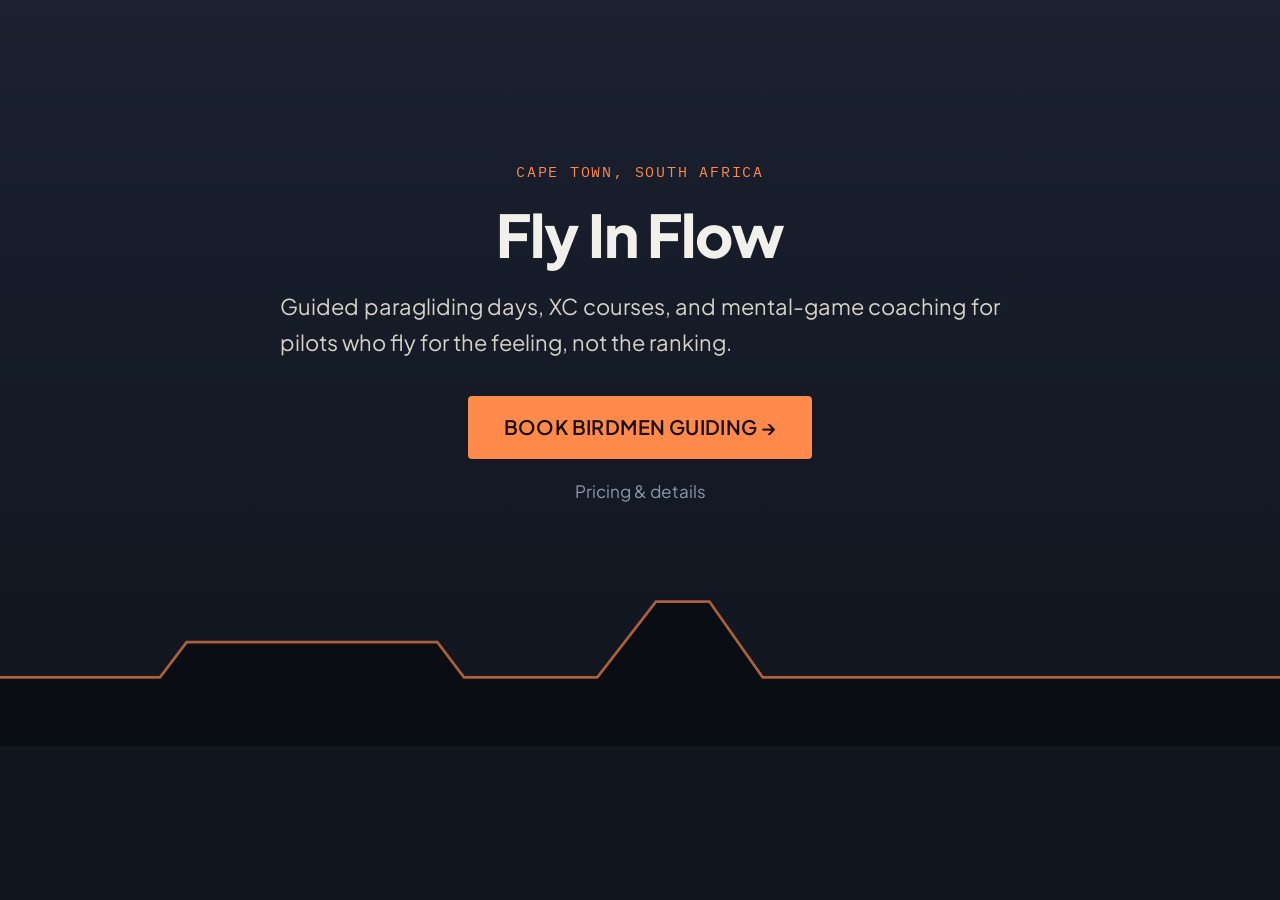
==== index.html @ 66045561 "Drop Zodiak, use Plus Jakarta Sans bold/extrabold for headings" ====
<!doctype html>
<html lang="en">
<head>
<meta charset="utf-8" />
<meta name="viewport" content="width=device-width, initial-scale=1" />
<title>Fly In Flow</title>
<meta name="description" content="Fly In Flow — guided paragliding and XC coaching for pilots who fly for the feeling, not the ranking." />
<link rel="preconnect" href="https://fonts.googleapis.com">
<link rel="preconnect" href="https://fonts.gstatic.com" crossorigin>
<link href="https://fonts.googleapis.com/css2?family=Plus+Jakarta+Sans:wght@400;500;600;700;800&family=IBM+Plex+Mono:wght@400;500&display=swap" rel="stylesheet">
<link rel="stylesheet" href="/styles.css" />
</head>
<body>
  <section class="hero" style="border-top:none; padding-bottom:0;">
    <div class="wrap" style="text-align:center; padding-top:88px;">
      <p class="eyebrow">Cape Town, South Africa</p>
      <h1>Fly In Flow</h1>
      <p class="lede" style="margin:0 auto 36px;">Guided paragliding days, XC courses, and mental-game coaching for pilots who fly for the feeling, not the ranking.</p>
      <a class="cta" href="/birdmen-guiding">Book Birdmen Guiding →</a>
      <p class="links-row"><a href="/birdmen-day-trips">Pricing &amp; details</a></p>
    </div>
    <svg class="ridge" viewBox="0 0 1200 160" preserveAspectRatio="none" aria-hidden="true">
      <path class="ridge-fill" d="M0,160 L0,95 L150,95 L175,62 L410,62 L435,95 L560,95 L615,24 L665,24 L715,95 L1200,95 L1200,160 Z" />
      <path class="ridge-line" d="M0,95 L150,95 L175,62 L410,62 L435,95 L560,95 L615,24 L665,24 L715,95 L1200,95" />
    </svg>
  </section>
</body>
</html>
---- styles.css ----
:root {
  color-scheme: dark;
  --bg: #10151f;
  --bg-raised: #171d2a;
  --line: #262d3b;
  --sunset: #ff8a4c;
  --sunset-dim: #c96a39;
  --sky: #4fb6e8;
  --text: #f2f0ea;
  --text-dim: #8d96a6;
  --font-display: 'Plus Jakarta Sans', sans-serif;
  --font-body: 'Plus Jakarta Sans', sans-serif;
  --font-mono: 'IBM Plex Mono', monospace;
}

* { box-sizing: border-box; }

html { font-size: 19px; }

html, body {
  margin: 0;
  background: var(--bg);
  color: var(--text);
  font-family: var(--font-body);
  line-height: 1.65;
  -webkit-font-smoothing: antialiased;
}

a { color: var(--sky); }
a:focus-visible, button:focus-visible, .cta:focus-visible { outline: 2px solid var(--sunset); outline-offset: 3px; }

.wrap { max-width: 760px; margin: 0 auto; padding: 0 20px; }

/* ridge-line signature motif */
.ridge {
  display: block;
  width: 100%;
  height: auto;
}
.ridge .ridge-fill { fill: #0a0d13; }
.ridge .ridge-line { fill: none; stroke: var(--sunset); stroke-width: 2.5; opacity: 0.65; }

.hero {
  position: relative;
  padding: 72px 0 0;
  background: linear-gradient(180deg, #1c2030 0%, #151a26 55%, var(--bg) 100%);
  overflow: hidden;
}
.hero-photo {
  background-size: cover;
  background-position: center 35%;
  background-blend-mode: normal;
  padding: 120px 0 0;
}
.hero-photo::before {
  content: '';
  position: absolute;
  inset: 0;
  background: linear-gradient(180deg, rgba(10,13,19,0.55) 0%, rgba(10,13,19,0.72) 55%, var(--bg) 100%);
  z-index: 0;
}
.hero-photo .wrap { position: relative; z-index: 1; }
.hero .wrap { position: relative; z-index: 1; padding-bottom: 56px; }
.logo {
  height: 46px;
  width: auto;
  margin-bottom: 22px;
}
.eyebrow {
  font-family: var(--font-mono);
  font-size: 0.78rem;
  letter-spacing: 0.12em;
  text-transform: uppercase;
  color: var(--sunset);
  margin: 0 0 18px;
}
h1, .h1 {
  font-family: var(--font-display);
  font-weight: 800;
  font-size: clamp(2rem, 5vw, 3.1rem);
  line-height: 1.12;
  letter-spacing: -0.02em;
  margin: 0 0 20px;
  color: var(--text);
}
.hero p.lede {
  font-size: 1.15rem;
  color: #d7d2c8;
  max-width: 46ch;
  margin: 0;
  text-align: justify;
}

h2, .h2 {
  font-family: var(--font-display);
  font-weight: 700;
  font-size: 1.5rem;
  letter-spacing: 0.01em;
  text-transform: uppercase;
  color: var(--text);
  margin: 0 0 16px;
}

section { padding: 56px 0; border-top: 1px solid var(--line); }
section.no-border { border-top: none; }
.bg-a { background: var(--bg); }
.bg-b { background: var(--bg-raised); }

p { color: #cfd3da; margin: 0 0 14px; }
.lede { color: #d7d2c8; }

ul.plain { list-style: none; padding: 0; margin: 0 0 14px; }
ul.plain li { color: #cfd3da; padding: 4px 0; }

.sites-grid {
  display: grid;
  grid-template-columns: repeat(2, 1fr);
  gap: 4px 20px;
  list-style: none;
  padding: 0;
  margin: 0;
}
.sites-grid li {
  font-family: var(--font-mono);
  font-size: 0.92rem;
  color: var(--text);
  padding: 6px 0;
  border-bottom: 1px dashed var(--line);
}

.two-col {
  display: grid;
  grid-template-columns: 1fr 1fr;
  gap: 32px;
}
@media (max-width: 560px) {
  .two-col { grid-template-columns: 1fr; gap: 28px; }
  .sites-grid { grid-template-columns: 1fr; }
}
.two-col h3 {
  font-family: var(--font-mono);
  font-size: 0.78rem;
  letter-spacing: 0.1em;
  text-transform: uppercase;
  color: var(--text-dim);
  margin: 0 0 10px;
}
.two-col ul { list-style: none; padding: 0; margin: 0; text-align: center; }
.two-col li { color: #cfd3da; padding: 6px 0; }
.two-col .included li::before { content: '+  '; color: var(--sunset); }
.two-col .excluded li::before { content: '\2013  '; color: var(--text-dim); }
.two-col .polaroid { margin: 20px auto 0; }

table.rates {
  width: 100%;
  border-collapse: collapse;
  margin: 8px 0 16px;
  font-family: var(--font-mono);
}
table.rates th, table.rates td {
  text-align: left;
  padding: 14px 0;
  border-bottom: 1px solid var(--line);
}
table.rates th {
  color: var(--text-dim);
  font-weight: 500;
  font-size: 0.75rem;
  letter-spacing: 0.08em;
  text-transform: uppercase;
}
table.rates td:first-child { color: var(--text); font-family: var(--font-body); }
table.rates td.rate { color: var(--sunset); font-size: 1.3rem; font-weight: 500; text-align: right; }
.note { color: var(--text-dim); font-size: 0.9rem; }

.cta-band { text-align: center; padding: 64px 0 80px; }
a.cta {
  display: inline-block;
  background: var(--sunset);
  color: #1a0f08;
  text-decoration: none;
  padding: 15px 36px;
  border-radius: 4px;
  font-family: var(--font-display);
  font-weight: 600;
  font-size: 1.05rem;
  letter-spacing: 0.02em;
  text-transform: uppercase;
  transition: background 0.15s ease;
}
a.cta:hover { background: #ffa06c; }
a.cta.secondary {
  background: transparent;
  color: var(--text);
  border: 1px solid var(--line);
}
a.cta.secondary:hover { border-color: var(--sunset); }

.links-row { margin-top: 18px; font-size: 0.9rem; }
.links-row a { color: var(--text-dim); text-decoration: none; }
.links-row a:hover { color: var(--sunset); }

/* polaroid scatter */
.polaroid-row {
  display: flex;
  justify-content: center;
  gap: 28px;
  flex-wrap: wrap;
  padding: 8px 0 40px;
}
.polaroid {
  background: #f2f0ea;
  padding: 10px 10px 32px;
  box-shadow: 0 10px 24px rgba(0,0,0,0.35);
  width: 200px;
}
.polaroid img { display: block; width: 100%; height: 150px; object-fit: cover; }
.polaroid:nth-child(1) { transform: rotate(-4deg); }
.polaroid:nth-child(2) { transform: rotate(3deg); margin-top: 18px; }
.polaroid:nth-child(3) { transform: rotate(-2deg); }
.polaroid:nth-child(4) { transform: rotate(4deg); margin-top: 10px; }
@media (max-width: 560px) {
  .polaroid { width: 42%; }
  .polaroid img { height: 110px; }
}

/* guide cards */
.guides {
  display: grid;
  grid-template-columns: 1fr 1fr;
  gap: 40px;
}
@media (max-width: 560px) { .guides { grid-template-columns: 1fr; } }
.guide-card img {
  width: 140px;
  height: 140px;
  border-radius: 50%;
  object-fit: cover;
  object-position: top center;
  border: 2px solid var(--sunset);
  margin-bottom: 16px;
}
.guide-card h3 {
  font-family: var(--font-display);
  font-weight: 700;
  color: #fff;
  font-size: 1.15rem;
  text-transform: none;
  letter-spacing: 0;
  margin: 0 0 2px;
}
.guide-card .role {
  font-family: var(--font-mono);
  color: var(--sunset);
  font-size: 0.8rem;
  letter-spacing: 0.04em;
  margin: 0 0 12px;
}

@media (prefers-reduced-motion: reduce) {
  * { transition: none !important; animation: none !important; }
}
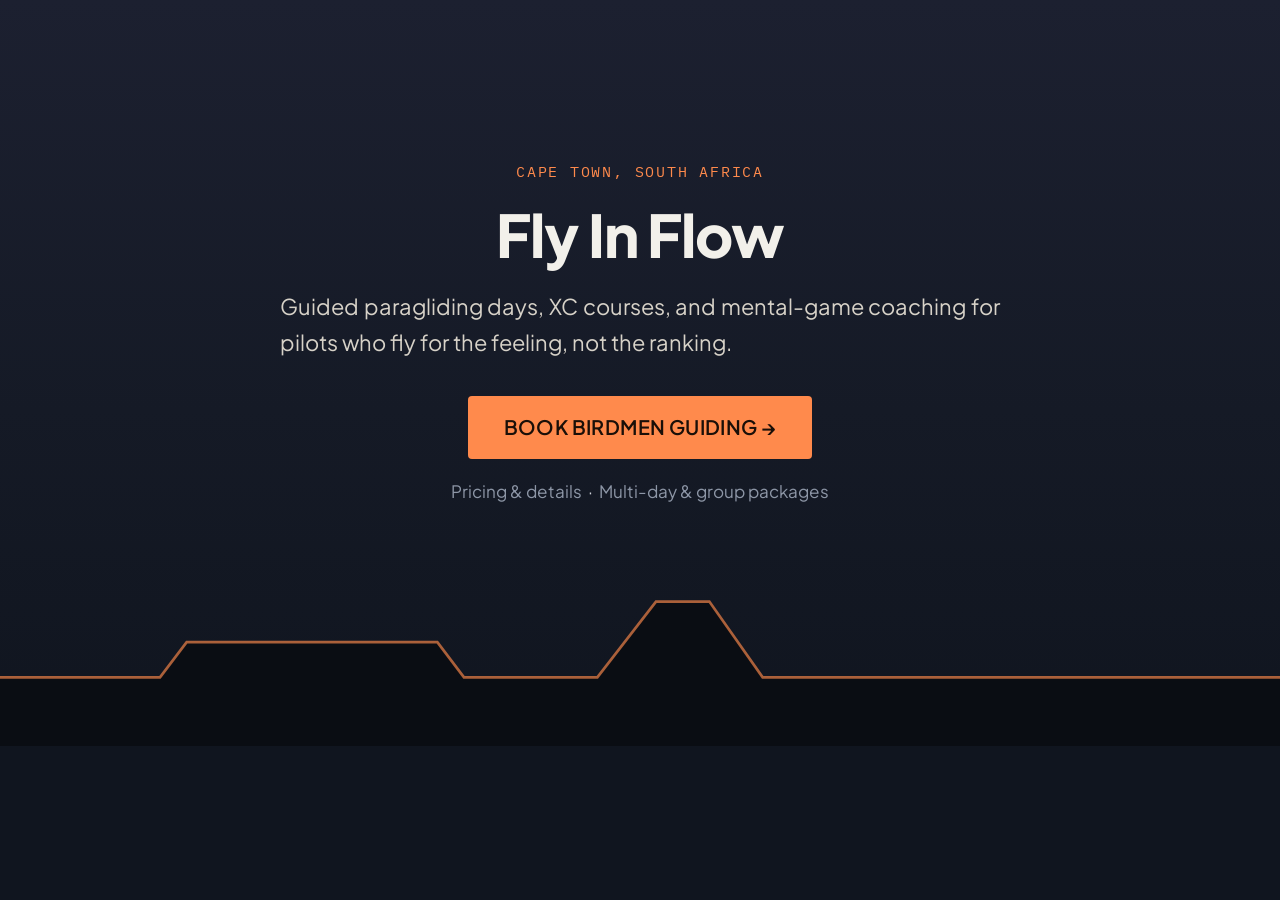
==== commit d3e8b1ba: "Add multi-day package request page with Cal.com embeds" ====
--- a/index.html
+++ b/index.html
@@ -8,6 +8,7 @@
 <link rel="preconnect" href="https://fonts.googleapis.com">
 <link rel="preconnect" href="https://fonts.gstatic.com" crossorigin>
 <link href="https://fonts.googleapis.com/css2?family=Plus+Jakarta+Sans:wght@400;500;600;700;800&family=IBM+Plex+Mono:wght@400;500&display=swap" rel="stylesheet">
+<link rel="icon" href="/favicon-48x48.png" type="image/png" sizes="48x48" />
 <link rel="stylesheet" href="/styles.css" />
 </head>
 <body>
@@ -16,8 +17,8 @@
       <p class="eyebrow">Cape Town, South Africa</p>
       <h1>Fly In Flow</h1>
       <p class="lede" style="margin:0 auto 36px;">Guided paragliding days, XC courses, and mental-game coaching for pilots who fly for the feeling, not the ranking.</p>
-      <a class="cta" href="/birdmen-guiding">Book Birdmen Guiding →</a>
-      <p class="links-row"><a href="/birdmen-day-trips">Pricing &amp; details</a></p>
+      <a class="cta" href="/birdmen-intake">Book Birdmen Guiding →</a>
+      <p class="links-row"><a href="/birdmen-day-trips">Pricing &amp; details</a> &nbsp;·&nbsp; <a href="/birdmen-packages">Multi-day &amp; group packages</a></p>
     </div>
     <svg class="ridge" viewBox="0 0 1200 160" preserveAspectRatio="none" aria-hidden="true">
       <path class="ridge-fill" d="M0,160 L0,95 L150,95 L175,62 L410,62 L435,95 L560,95 L615,24 L665,24 L715,95 L1200,95 L1200,160 Z" />
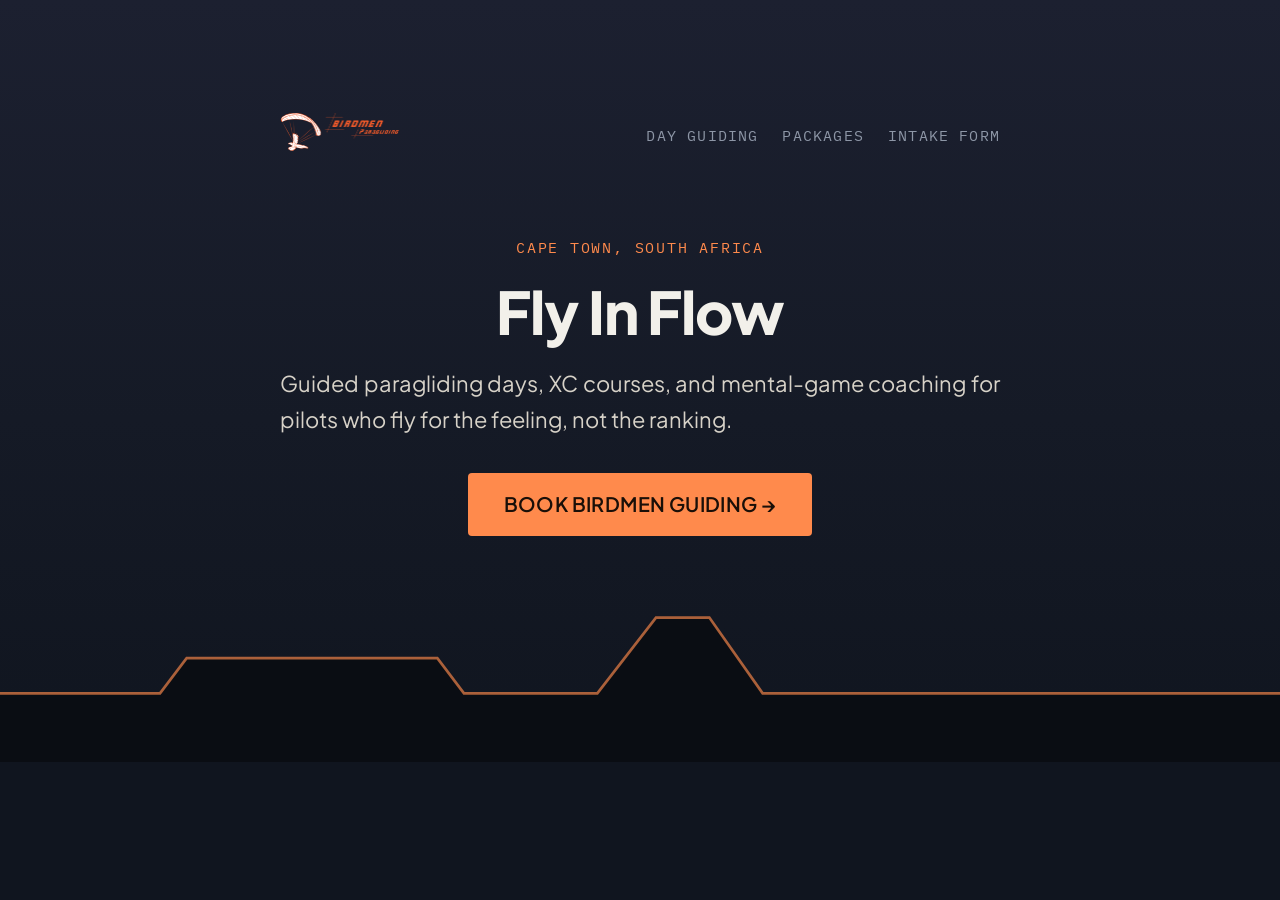
==== commit a14a31fb: "Add shared site navigation across all four pages" ====
--- a/index.html
+++ b/index.html
@@ -13,12 +13,21 @@
 </head>
 <body>
   <section class="hero" style="border-top:none; padding-bottom:0;">
-    <div class="wrap" style="text-align:center; padding-top:88px;">
-      <p class="eyebrow">Cape Town, South Africa</p>
-      <h1>Fly In Flow</h1>
-      <p class="lede" style="margin:0 auto 36px;">Guided paragliding days, XC courses, and mental-game coaching for pilots who fly for the feeling, not the ranking.</p>
-      <a class="cta" href="/birdmen-intake">Book Birdmen Guiding →</a>
-      <p class="links-row"><a href="/birdmen-day-trips">Pricing &amp; details</a> &nbsp;·&nbsp; <a href="/birdmen-packages">Multi-day &amp; group packages</a></p>
+    <div class="wrap" style="padding-top:40px;">
+      <div class="site-nav">
+        <a href="/"><img class="logo" src="/birdmen-logo.png" alt="Birdmen Paragliding" /></a>
+        <nav class="site-nav-links">
+          <a href="/birdmen-guiding">Day Guiding</a>
+          <a href="/birdmen-packages">Packages</a>
+          <a href="/birdmen-intake">Intake Form</a>
+        </nav>
+      </div>
+      <div style="text-align:center; padding-top:48px;">
+        <p class="eyebrow">Cape Town, South Africa</p>
+        <h1>Fly In Flow</h1>
+        <p class="lede" style="margin:0 auto 36px;">Guided paragliding days, XC courses, and mental-game coaching for pilots who fly for the feeling, not the ranking.</p>
+        <a class="cta" href="/birdmen-intake">Book Birdmen Guiding →</a>
+      </div>
     </div>
     <svg class="ridge" viewBox="0 0 1200 160" preserveAspectRatio="none" aria-hidden="true">
       <path class="ridge-fill" d="M0,160 L0,95 L150,95 L175,62 L410,62 L435,95 L560,95 L615,24 L665,24 L715,95 L1200,95 L1200,160 Z" />
--- a/styles.css
+++ b/styles.css
@@ -66,6 +66,37 @@
   width: auto;
   margin-bottom: 22px;
 }
+
+.site-nav {
+  display: flex;
+  align-items: center;
+  justify-content: space-between;
+  flex-wrap: wrap;
+  gap: 14px;
+  margin-bottom: 28px;
+}
+.site-nav .logo { height: 40px; margin-bottom: 0; }
+.site-nav-links {
+  display: flex;
+  gap: 24px;
+  flex-wrap: wrap;
+  font-family: var(--font-mono);
+  font-size: 0.78rem;
+  letter-spacing: 0.08em;
+  text-transform: uppercase;
+}
+.site-nav-links a {
+  color: var(--text-dim);
+  text-decoration: none;
+  transition: color 0.15s ease;
+}
+.site-nav-links a:hover,
+.site-nav-links a.active {
+  color: var(--sunset);
+}
+@media (max-width: 560px) {
+  .site-nav-links { gap: 16px; font-size: 0.7rem; }
+}
 .eyebrow {
   font-family: var(--font-mono);
   font-size: 0.78rem;
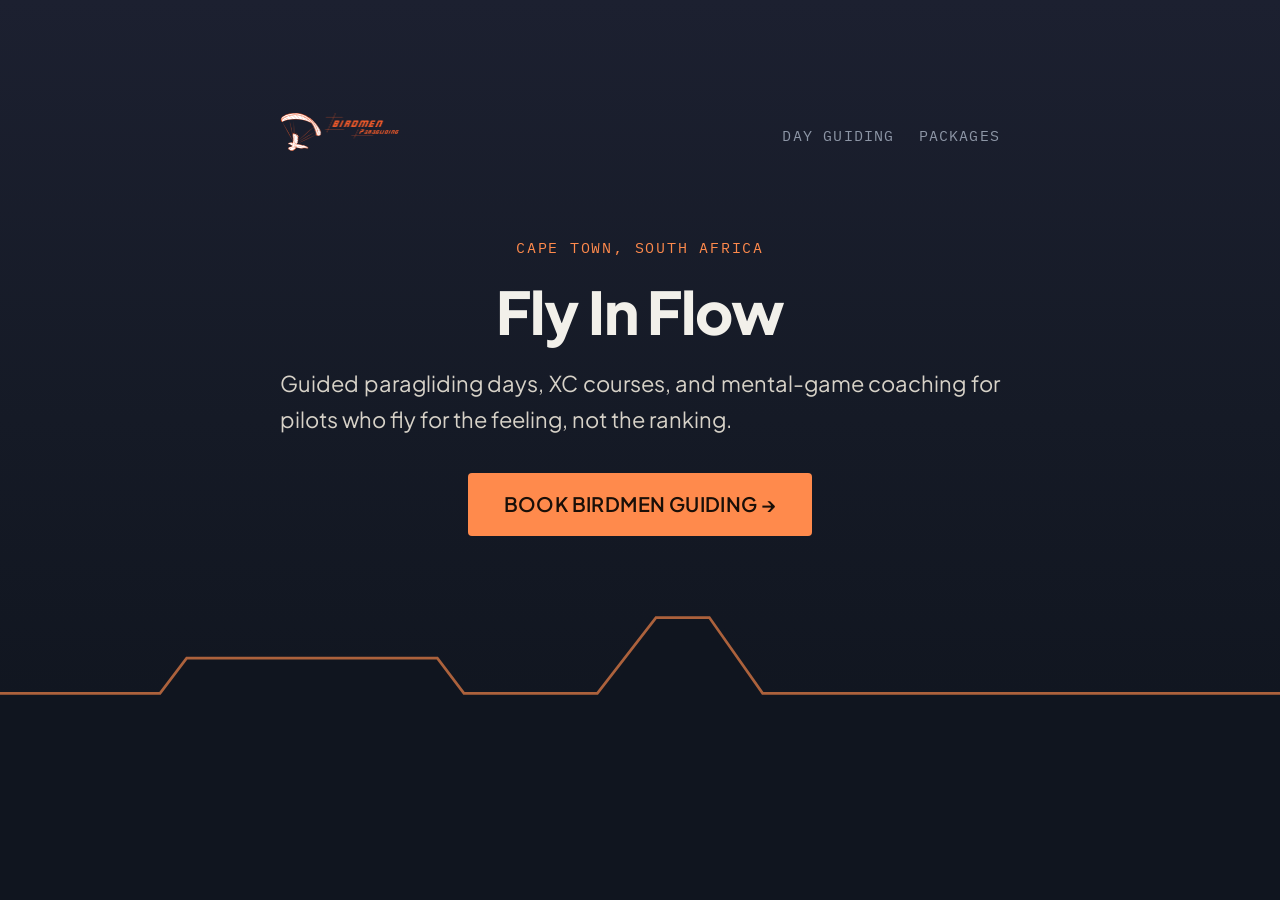
==== commit 22067b86: "Remove Intake Form from nav, change Book Now to Apply Now on guiding page Co-Authored-By: Claude Son" ====
--- a/index.html
+++ b/index.html
@@ -5,6 +5,16 @@
 <meta name="viewport" content="width=device-width, initial-scale=1" />
 <title>Fly In Flow</title>
 <meta name="description" content="Fly In Flow — guided paragliding and XC coaching for pilots who fly for the feeling, not the ranking." />
+<meta property="og:site_name" content="Birdmen Paragliding" />
+<meta property="og:type" content="website" />
+<meta property="og:url" content="https://flyinflow.com/" />
+<meta property="og:title" content="Fly In Flow" />
+<meta property="og:description" content="Fly In Flow — guided paragliding and XC coaching for pilots who fly for the feeling, not the ranking." />
+<meta property="og:image" content="https://flyinflow.com/birdmen-day-trips-hero.jpg" />
+<meta name="twitter:card" content="summary_large_image" />
+<meta name="twitter:title" content="Fly In Flow" />
+<meta name="twitter:description" content="Fly In Flow — guided paragliding and XC coaching for pilots who fly for the feeling, not the ranking." />
+<meta name="twitter:image" content="https://flyinflow.com/birdmen-day-trips-hero.jpg" />
 <link rel="preconnect" href="https://fonts.googleapis.com">
 <link rel="preconnect" href="https://fonts.gstatic.com" crossorigin>
 <link href="https://fonts.googleapis.com/css2?family=Plus+Jakarta+Sans:wght@400;500;600;700;800&family=IBM+Plex+Mono:wght@400;500&display=swap" rel="stylesheet">
@@ -19,7 +29,6 @@
         <nav class="site-nav-links">
           <a href="/birdmen-guiding">Day Guiding</a>
           <a href="/birdmen-packages">Packages</a>
-          <a href="/birdmen-intake">Intake Form</a>
         </nav>
       </div>
       <div style="text-align:center; padding-top:48px;">
--- a/styles.css
+++ b/styles.css
@@ -37,7 +37,7 @@
   width: 100%;
   height: auto;
 }
-.ridge .ridge-fill { fill: #0a0d13; }
+.ridge .ridge-fill { fill: var(--bg); }
 .ridge .ridge-line { fill: none; stroke: var(--sunset); stroke-width: 2.5; opacity: 0.65; }
 
 .hero {
@@ -60,6 +60,18 @@
   z-index: 0;
 }
 .hero-photo .wrap { position: relative; z-index: 1; }
+.hero-photo .ridge { position: relative; z-index: 1; }
+.hero-glider {
+  position: absolute;
+  right: 34%;
+  bottom: 170px;
+  width: 28px;
+  height: auto;
+  z-index: 2;
+}
+@media (max-width: 560px) {
+  .hero-glider { right: 24%; bottom: 140px; width: 22px; }
+}
 .hero .wrap { position: relative; z-index: 1; padding-bottom: 56px; }
 .logo {
   height: 46px;
